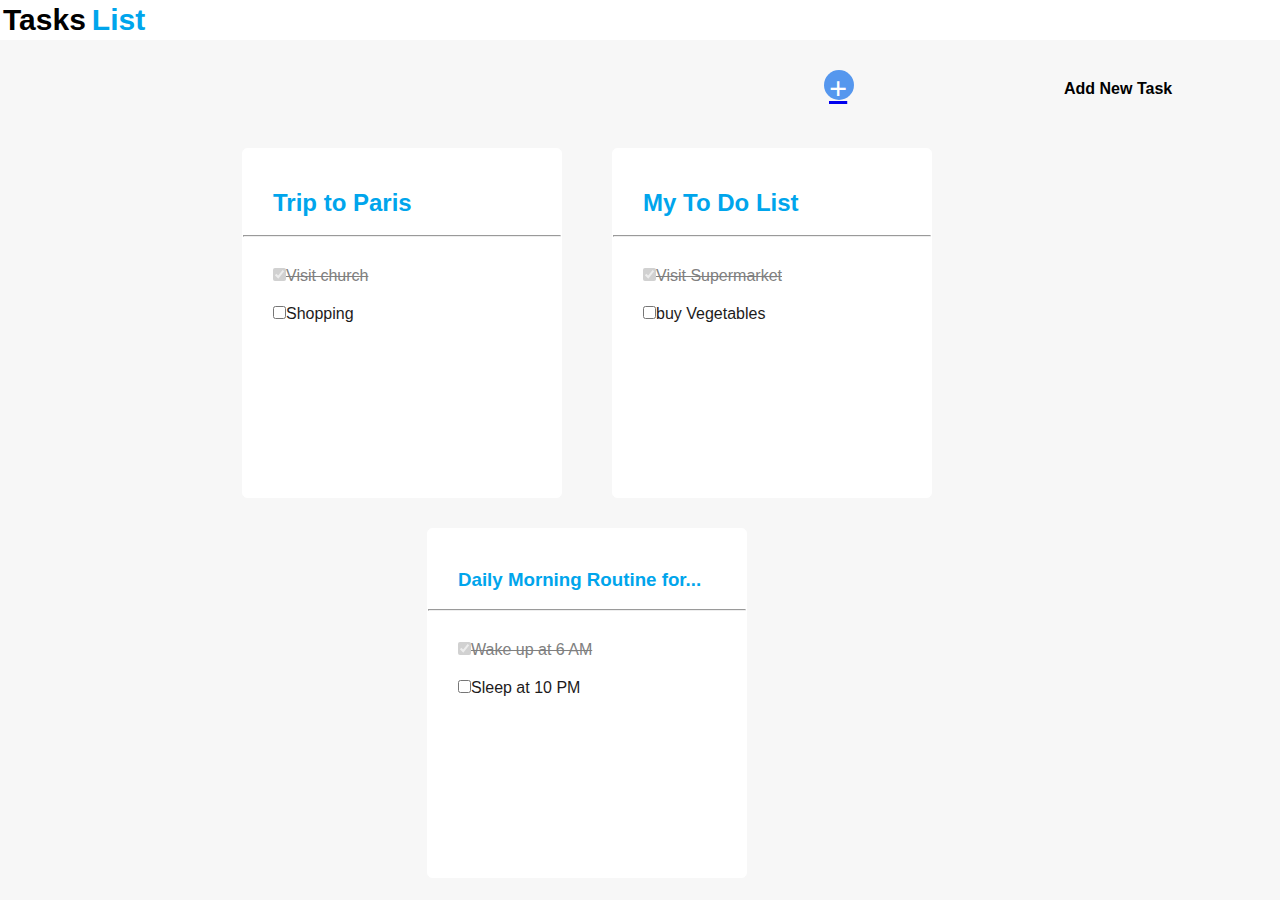
==== index.html @ cf01873d "first commit" ====
<!DOCTYPE html>
<html lang="en">
<head>
    <meta charset="UTF-8">
    <meta http-equiv="X-UA-Compatible" content="IE=edge">
    <meta name="viewport" content="width=device-width, initial-scale=1.0">
    <title>Document</title>
    <link rel="stylesheet" href="./style.css">
</head>
<body>
    <nav class="navbar">
        <ul>
            <li id="T">Tasks</li>
            <li id="L">List</li>
        </ul>
    
    </nav>

    <nav class="navbar1">
      
    </nav>
    <div class="icon">
       <a href="./index2.html">
        <div class="plus">+</div></a>
        <a href="./index2.html" class="addnewtask">Add New Task</a>
    </div>

    <div class="parent">
        <div class="box box1">
        <a href="./index3.html" id="Sa">
            <h2>Trip to Paris</h2>
        </a>
            <br>
            <hr>
            <div class="check1">
            <input type="checkbox" name="place" id="place" value="church" disabled checked>Visit church</div>
            <div class="check2">
            <input type="checkbox" name="shopping" id="shopping" value="shopping">Shopping</div>
        </div>

        <div class="box box2">
            <h2>My To Do List</h2>
            <br>
            <hr>
            <div class="check1">
            <input type="checkbox" name="place" id="place" value="church" disabled checked>Visit Supermarket</div>
            <div class="check2">
            <input type="checkbox" name="shopping" id="shopping" value="shopping">buy Vegetables</div>
        </div>

       <div class="box box4">
            <h3>Daily Morning Routine for...</h3>
            <br>
            <hr>
            <div class="check1">
            <input type="checkbox" name="place" id="place" value="church" disabled checked>Wake up at 6 AM</div>
            <div class="check2">
            <input type="checkbox" name="shopping" id="shopping" value="shopping">Sleep at 10 PM</div>
        </div>

    </div>
    
</body>
</html>
---- style.css ----
*{
    margin: 0px;
    padding: 0px;
    box-sizing: border-box;
}



.navbar{
    background-color: white;
    width: 100%;
}

.navbar ul{
    overflow: auto;
}

.navbar li{
    float: left;
    list-style: none;
    padding: 3px;
    font-size: 30px;
    font-weight: bolder;
    font-family: Roboto,sans-serif;
}    

#T{
    color: black;
}

#L{
    color: #00A5EC;
}  

.navbar1{
    box-shadow: 1000px 1000px 0px 1000px #F7F7F7;
  
}

.icon{
    margin-top: 30px;
    margin-left: 80%;

} 


.plus{
    border-radius: 50%;
    height: 30px;
    width: 30px;
    font-size: xx-large;
    background-color: rgb(85, 151, 238);
    text-decoration: none;
    color: white;
    font-weight: bold;
    padding-left: 5px;
    padding-bottom: 10px;
    position: relative;
    right: 200px;
}

.addnewtask{
    font-family: Roboto,sans-serif;
    color: black;
    text-decoration: none;
    font-weight: bold;
    position: relative;
    bottom: 20px;
    left: 40px;

}

.parent{
    display: flex;
    flex-wrap: wrap;
    width: 80%;
    position: relative;
    left: 50px;
    justify-content: center;
}

.box{
    height: 350px;
    width: 320px;
    background-color: white;
    font-family: Roboto,sans-serif;
    margin-left: 50px;
    border-radius: 5px;
    border: 0.3px white solid;
    margin-top: 30px;
}

.box:hover{
    box-shadow: 0px 0px 10px 0px gray;
}

h2{
    color: #00A5EC;
    padding-top: 40px;
    padding-left: 30px;
    text-decoration: none;
}

#Sa{
    text-decoration: none;
}

h3{
    color: #00A5EC;
    padding-top: 40px;
    padding-left: 30px;

}

.check1{
    text-decoration: line-through;
    color: grey;
    padding-left: 30px;
    padding-top: 30px;
}

.check2{
    padding-left: 30px;
    padding-top: 10px;
    color: rgb(29, 27, 27);
    padding-top: 20px;

}




/* #############   MOBILE VIEW   #############  */




@media screen and (min-width:280px) and (max-width: 653px){
    *{
        margin: 0px;
        padding: 0px;
        box-sizing: border-box;
    }
    
    body{
        background-color: grey;
    }
    
    #T{
        position: relative;
        font-size: 25px;
    }

    #L{
        position: relative;
        font-size: 25px;
    }

    .addnewtask{
        display: none;
    }

    .plus{
        display: flex;
        justify-content: center;
        margin: auto;
        position: relative;
        right: 110px;
        bottom: 15px;
        padding-bottom: 10px;
        padding-right: 5px;
    }

    a{
        text-decoration: none;
    }


    .parent{
       display: flex;
       flex-direction: column;
       justify-content: center;
    }

    .box{
        position: relative;
        right: 85px;
        width: 250px;
        height: 250px;
        bottom: 20px;
    }

    h2{
        display: flex;
        font-size: 20px;
        
    }

    .navbar{
        border: 1px white solid;
    }
}
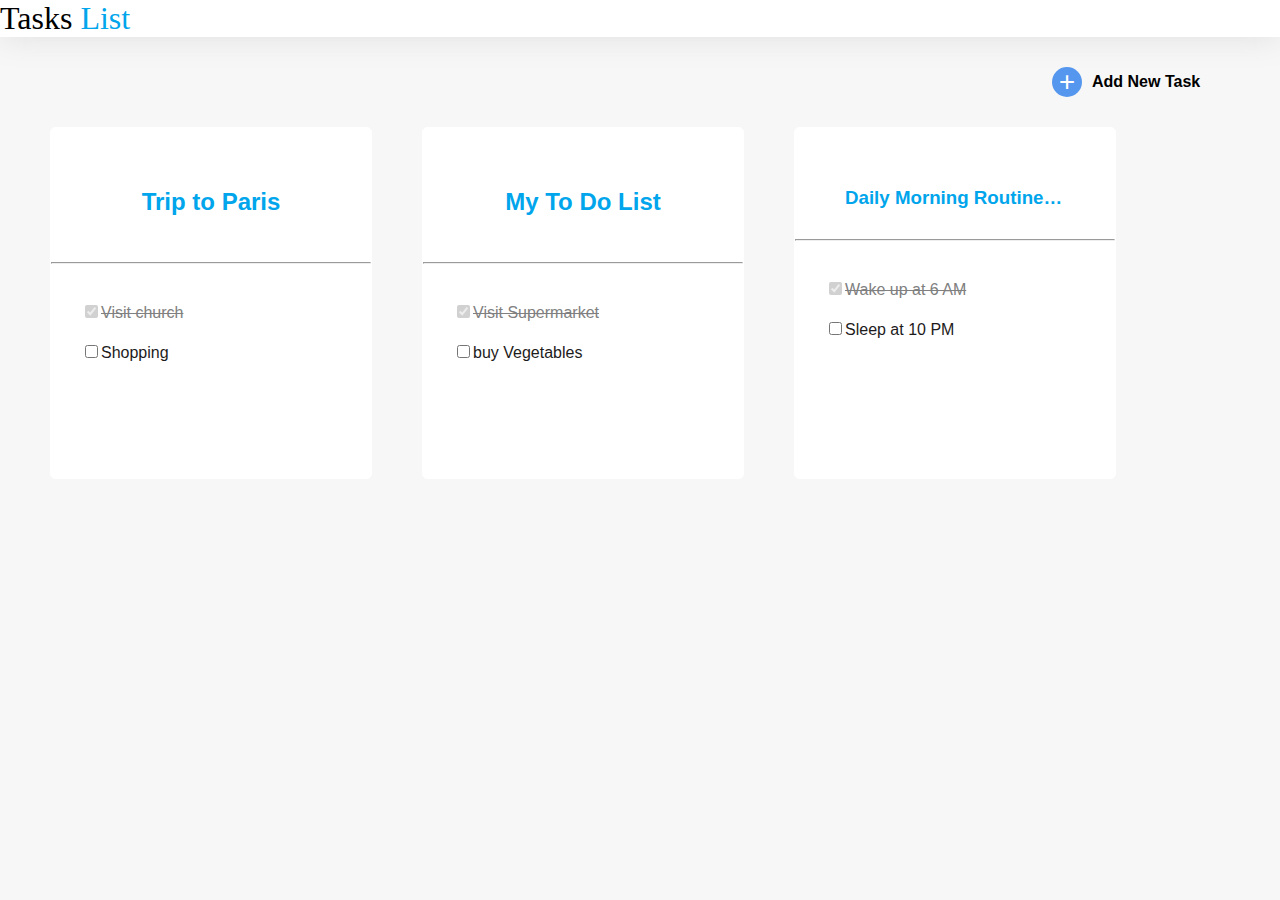
==== commit a527f88f: "final commit" ====
--- a/index.html
+++ b/index.html
@@ -9,21 +9,20 @@
 </head>
 <body>
     <nav class="navbar">
-        <ul>
+        <!-- <ul>
             <li id="T">Tasks</li>
             <li id="L">List</li>
-        </ul>
-    
+        </ul> -->
+    <span id="T">Tasks </span>
+    <span id="L">List</span>
     </nav>
 
-    <nav class="navbar1">
-      
-    </nav>
-    <div class="icon">
-       <a href="./index2.html">
-        <div class="plus">+</div></a>
-        <a href="./index2.html" class="addnewtask">Add New Task</a>
-    </div>
+    
+    <a href="./index2.html" class="icon">
+       
+        <span class="plus">+</span>
+        <span class="addnewtask">Add New Task</span>
+    </a>
 
     <div class="parent">
         <div class="box box1">
@@ -49,7 +48,7 @@
         </div>
 
        <div class="box box4">
-            <h3>Daily Morning Routine for...</h3>
+            <h3 >Daily Morning Routine forefsfs</h3>
             <br>
             <hr>
             <div class="check1">
--- a/style.css
+++ b/style.css
@@ -1,28 +1,23 @@
-*{
+body{
     margin: 0px;
     padding: 0px;
     box-sizing: border-box;
-}
-
+    width: 100%;
+    min-height:100vh ;
+    background-color:#F7F7F7;
+
+}
+html{
+    width: 100%;
+}
 
 
 .navbar{
+    font-size: 32px;
     background-color: white;
     width: 100%;
-}
-
-.navbar ul{
-    overflow: auto;
-}
-
-.navbar li{
-    float: left;
-    list-style: none;
-    padding: 3px;
-    font-size: 30px;
-    font-weight: bolder;
-    font-family: Roboto,sans-serif;
-}    
+    
+}
 
 #T{
     color: black;
@@ -37,46 +32,46 @@
   
 }
 
+
 .icon{
+    margin-left: 90%;
+    height: 30px;
+    width: 200px; 
     margin-top: 30px;
-    margin-left: 80%;
-
-} 
-
-
+    margin-bottom: 30px;
+   display: flex;
+  align-items: center;
+  transform: translateX(-50%);
+}
 .plus{
+    display: flex;
+    align-items: center;
+    justify-content: center;
     border-radius: 50%;
     height: 30px;
     width: 30px;
-    font-size: xx-large;
+    font-size: 29px;
     background-color: rgb(85, 151, 238);
-    text-decoration: none;
     color: white;
     font-weight: bold;
-    padding-left: 5px;
-    padding-bottom: 10px;
-    position: relative;
-    right: 200px;
+    margin-right: 10px;
+    
 }
 
 .addnewtask{
+    display: inline-block;
     font-family: Roboto,sans-serif;
     color: black;
     text-decoration: none;
     font-weight: bold;
-    position: relative;
-    bottom: 20px;
-    left: 40px;
-
+    width: 150px;
 }
 
 .parent{
     display: flex;
     flex-wrap: wrap;
-    width: 80%;
     position: relative;
-    left: 50px;
-    justify-content: center;
+    justify-content: flex-start;
 }
 
 .box{
@@ -85,9 +80,11 @@
     background-color: white;
     font-family: Roboto,sans-serif;
     margin-left: 50px;
+    margin-bottom: 20px;
     border-radius: 5px;
     border: 0.3px white solid;
-    margin-top: 30px;
+    
+    
 }
 
 .box:hover{
@@ -96,8 +93,9 @@
 
 h2{
     color: #00A5EC;
+    display: flex;
+    justify-content: center;
     padding-top: 40px;
-    padding-left: 30px;
     text-decoration: none;
 }
 
@@ -105,11 +103,18 @@
     text-decoration: none;
 }
 
-h3{
+.box4 h3{
+    display: inline-block;
+    position: relative;
+    left: 50%;
+    transform: translateX(-50%);
+    /* justify-content: flex-start; */
     color: #00A5EC;
     padding-top: 40px;
-    padding-left: 30px;
-
+   overflow: hidden;
+   text-overflow:ellipsis;
+   white-space: nowrap;
+   width: 220px;
 }
 
 .check1{
@@ -128,6 +133,223 @@
 }
 
 
+/* SECOND PAGE : */
+    
+.parent1{
+    filter: blur(3px);
+}
+
+.addnewtask1{
+height: 170px;
+width: 400px;
+background-color: white;
+border-radius: 10px;
+position: absolute;
+right: 50%;
+left: 50%;
+transform: translate(-50%,-50%);
+bottom: 100px;
+font-size: 20px;
+padding-top: 20px;
+padding-left: 15px;
+font-family: Roboto,sans-serif;
+border: 3px black solid;
+font-weight: bold;
+
+}
+.addnewTaskText{
+    position: absolute;
+    left: 10%;
+    top: 10%;
+}
+.cross{
+position: absolute;
+right: 10%;
+top: 10%;
+font-size: 20px;
+color: black;
+text-decoration: none;
+font-family: Roboto,sans-serif;
+
+
+
+}
+
+a{
+text-decoration: none;
+}
+.bar{
+height: 10px;
+width: 80%;
+background-color: rgb(169, 166, 166);
+color: black;
+
+}
+
+.cpp{
+height: 30px;
+right: 365px;
+position: relative;
+}
+
+#text{
+position: relative;
+    top: 38px;
+    width: 380px;
+    z-index: 2;
+    height: 30px;
+}
+
+.addtask{
+height: 40px;
+width: 140px;
+background-color: #00A5EC;
+color: white;
+font-size: 16px;
+display: flex;
+justify-content: center;
+align-items: center;
+position: absolute;
+right: 4%;
+bottom: 10%;
+}
+
+#hr{
+    position: relative;
+    top: 30px;
+    right: 14px;
+    width: 103%;
+    height: 2px;
+}
+
+
+.navbar{
+    background-color: white;
+    box-shadow: 0px 3px 30px #7b7b7b29;
+}
+
+
+
+/* THIRD PAGE : */
+.pg3NewTask{
+    position: absolute;
+    right: 20px;
+}
+#box6Parent{
+display: flex;
+justify-content: center;
+align-items: center;
+    width: 100vw;
+    min-height: 40vh;
+}
+.box6{
+height: 250px;
+width: 400px;
+background-color: white;
+font-family: Roboto,sans-serif;
+border-radius: 5px;
+border: 0.3px white solid;
+margin-top: 30px;
+
+left: 450px; 
+
+}
+
+#pg3{
+text-align: center;
+}
+#pg3 h2{
+    display: flex;
+    justify-content: center;
+    align-items: center;
+}
+
+.pg3plus{
+position: relative;
+right: 430px;
+border-radius: 50%;
+height: 30px;
+width: 30px;
+font-size: xx-large;
+background-color: rgb(85, 151, 238);
+text-decoration: none;
+color: white;
+font-weight: bold;
+padding-left: 5px;
+padding-bottom: 10px;
+}
+
+
+.icon2{
+position: relative;
+top: 1px;
+left:1243px;
+}
+
+
+.pg3addnewtask{
+font-family: Roboto,sans-serif;
+color: black;
+text-decoration: none;
+font-weight: bold;
+position: relative;
+bottom: 20px;
+right: 400px;
+}
+
+.back{
+    display: flex;
+ align-items: center;
+    width: 100px;
+    position: absolute;
+    left: 20px;
+    /* display: inline-block; */
+    white-space: nowrap;
+
+}
+.back1{
+display: inline;
+font-weight: bolder;
+color: black;
+text-decoration: none;
+font-family: Roboto,sans-serif;
+
+}
+
+#index3back{
+position: relative;
+top: 20px;
+left: 10px;
+}
+
+img{
+height: 35px;
+width: 35px;
+}
+
+/* FOURTH PAGE :  */
+
+.parentpg4{
+filter: blur(8px);
+} 
+
+.addnewitem{
+height: 170px;
+width: 400px;
+background-color: white;
+border-radius: 10px;
+position: relative;
+bottom: 350px;
+left: 550px;
+font-size: 20px;
+padding-top: 20px;
+padding-left: 15px;
+font-family: Roboto,sans-serif;
+border: 3px black solid;
+font-weight: bold;
+}
+
+
 
 
 /* #############   MOBILE VIEW   #############  */
@@ -135,40 +357,27 @@
 
 
 
-@media screen and (min-width:280px) and (max-width: 653px){
-    *{
-        margin: 0px;
-        padding: 0px;
-        box-sizing: border-box;
-    }
-    
-    body{
-        background-color: grey;
-    }
-    
-    #T{
-        position: relative;
-        font-size: 25px;
-    }
-
-    #L{
-        position: relative;
-        font-size: 25px;
-    }
-
+@media(max-width: 700px){
+    html{
+        width: 100%;
+    }
+ 
+   
     .addnewtask{
         display: none;
     }
-
+  .icon{
+      height: 40px;
+      width: 40px;
+      margin: 20px 0px;
+      position: relative;
+      margin: auto;
+}
     .plus{
-        display: flex;
-        justify-content: center;
-        margin: auto;
-        position: relative;
-        right: 110px;
-        bottom: 15px;
-        padding-bottom: 10px;
-        padding-right: 5px;
+        position: absolute;
+        z-index:2;
+        left: 80%;
+        transform: translateX(-50%);
     }
 
     a{
@@ -179,15 +388,17 @@
     .parent{
        display: flex;
        flex-direction: column;
-       justify-content: center;
+       align-items: center;
+      width: 100%;
     }
 
     .box{
-        position: relative;
-        right: 85px;
-        width: 250px;
+        width: 90%;
+        max-width: 250px;
         height: 250px;
-        bottom: 20px;
+        margin-left: 0;
+        margin-top: 0;
+        margin-bottom: 20px;
     }
 
     h2{
@@ -197,6 +408,128 @@
     }
 
     .navbar{
-        border: 1px white solid;
-    }
-}
+        background-color: white;
+        box-shadow: 0px 3px 30px #7b7b7b29;
+        width: 100%;
+    }
+
+
+    /* #############  second page  ################ */
+
+
+    .addnewtask1{
+        position: absolute;
+        right: 50%;
+        left: 50%;
+        transform: translate(-50%,-50%);
+        bottom: 100px;
+        width: 250px;
+
+    }
+
+    #text{
+        position: relative;
+        top: 38px;
+        width: 230px;
+        z-index: 2;
+        height: 30px;
+    }
+
+       .parent1{
+        width: 100%;
+        background-color: white;
+    }
+
+    #hr{
+        position: relative;
+        top: 30px;
+        right: 14px;
+        width: 105%;
+        height: 2px;
+    }
+
+    .box{
+        height: 400px;
+        width: 400px;
+        margin-left: 0;
+        margin-top: 0;
+     
+    }
+    .navbar{
+        background-color: white;
+        box-shadow: 0px 3px 30px #7b7b7b29
+    }
+
+    .addtask {
+        height: 40px;
+        width: 140px;
+        background-color: #00A5EC;
+        color: white;
+        font-size: 16px;
+        display: flex;
+        justify-content: center;
+        align-items: center;
+        position: absolute;
+        left: 40%;
+        bottom: 10%;
+    }
+    /* ###########   third page   ############# */
+   .nav3{
+       display: flex;
+       align-items: center;
+       margin: 20px 0;
+   }
+   #pg3NewTask{
+       position: relative;
+       right: 0;
+   }
+    .pg3addnewtask{
+        display: none;
+    }
+   #plus3{
+    position: absolute;
+    left: 0%;
+    transform: translateX(-70%);
+    margin: 0;
+  }
+    .box6{
+        height: 250px;
+        width: 250px;
+    }
+
+    .pg3plus{
+        position: relative;
+        right: 682px;
+        bottom: -4px;
+        padding-bottom: 33px;
+    }
+   .back{
+     display: flex;
+     align-items: center;
+     margin-left: 10px;
+     position: relative;
+    }
+    .back1{
+        display: inline-block;
+    }
+
+    img{
+        width: 20px;
+        height: 20px;
+        left: 392px;
+        bottom: 329px;
+    }
+
+    #T {
+        position: relative;
+        font-size: 25px;
+        left: 15px;
+    }
+    #L {
+        position: relative;
+        font-size: 25px;
+        left: 16px;
+    }
+}
+
+
